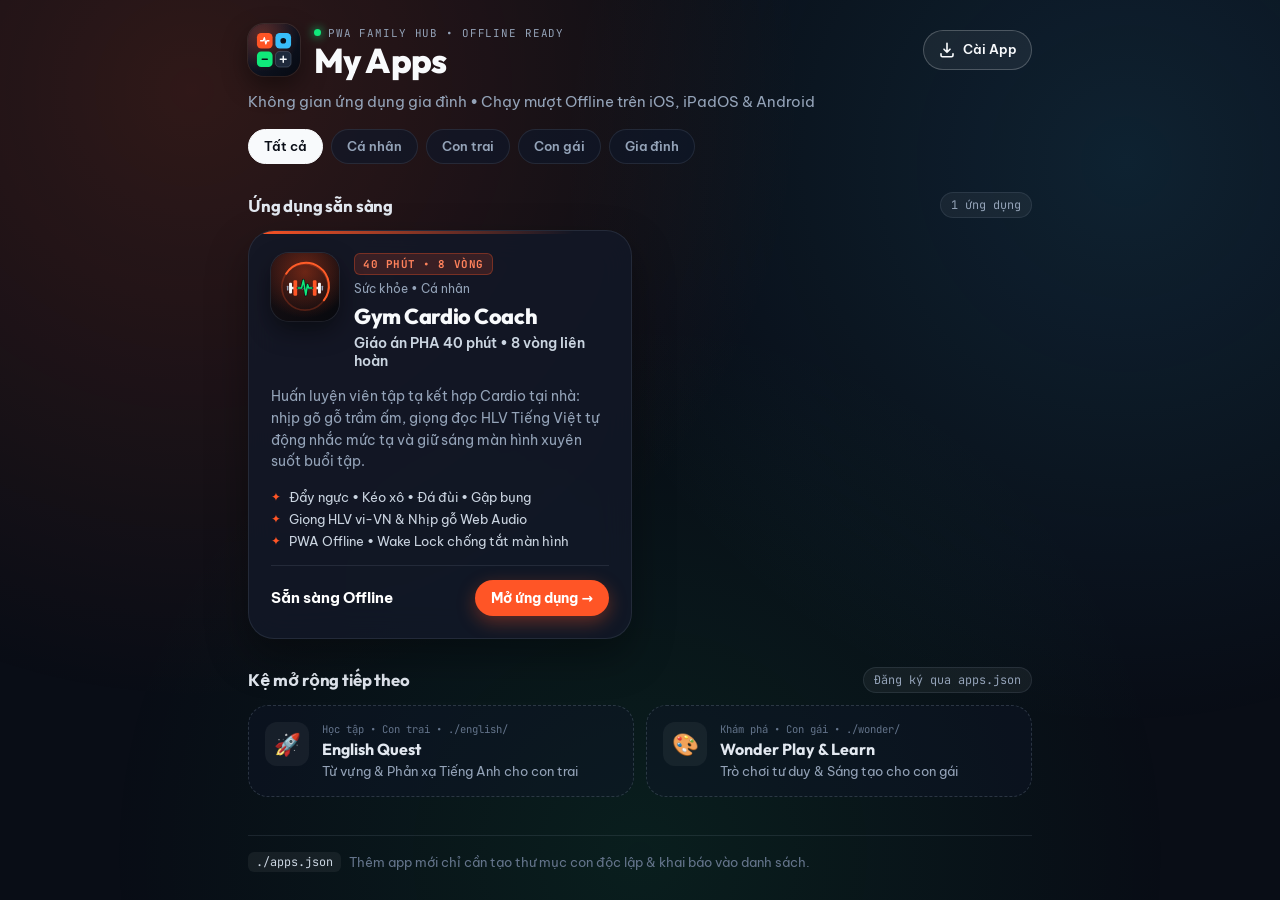
==== index.html @ 56016f37 "feat: initialize scalable multi-app PWA portal and Gym Cardio Coach (40m PHA)" ====
<!DOCTYPE html>
<html lang="vi">
<head>
  <meta charset="UTF-8">
  <meta name="viewport" content="width=device-width, initial-scale=1, maximum-scale=1, viewport-fit=cover">
  <title>My Apps — Không gian Ứng dụng Gia đình</title>
  <meta name="description" content="Cổng khởi chạy nhanh các ứng dụng web tĩnh (PWA) cá nhân và gia đình trên iPhone, iPad & Android.">

  <!-- iOS / iPadOS Standalone PWA Meta -->
  <meta name="apple-mobile-web-app-capable" content="yes">
  <meta name="mobile-web-app-capable" content="yes">
  <meta name="apple-mobile-web-app-status-bar-style" content="black-translucent">
  <meta name="apple-mobile-web-app-title" content="My Apps">
  <meta name="theme-color" content="#090D16">

  <!-- Relative Icons & Manifest for GitHub Pages Compatibility -->
  <link rel="icon" type="image/svg+xml" href="./assets/icons/icon.svg">
  <link rel="icon" type="image/png" sizes="192x192" href="./assets/icons/icon-192.png">
  <link rel="apple-touch-icon" sizes="180x180" href="./assets/icons/apple-touch-icon.png">
  <link rel="manifest" href="./manifest.json">

  <!-- Typography -->
  <link rel="preconnect" href="https://fonts.googleapis.com">
  <link rel="preconnect" href="https://fonts.gstatic.com" crossorigin>
  <link href="https://fonts.googleapis.com/css2?family=Be+Vietnam+Pro:wght@400;500;600;700&family=JetBrains+Mono:wght@500;700&family=Outfit:wght@600;700;800&display=swap" rel="stylesheet">

  <link rel="stylesheet" href="./assets/portal.css">
</head>
<body>
  <div class="ambient-mesh" aria-hidden="true"></div>

  <div class="portal-shell">
    <header class="portal-header">
      <div class="brand-row">
        <div class="brand-mark">
          <img src="./assets/icons/icon.svg" alt="My Apps Icon" width="48" height="48">
        </div>
        <div class="brand-copy">
          <div class="eyebrow">
            <span class="status-dot" id="networkDot"></span>
            <span id="networkLabel">PWA FAMILY HUB • OFFLINE READY</span>
          </div>
          <h1 id="portalTitle">My Apps</h1>
        </div>
        <button type="button" class="install-trigger" id="openInstallGuideBtn" aria-label="Hướng dẫn cài ứng dụng">
          <svg width="18" height="18" viewBox="0 0 24 24" fill="none" stroke="currentColor" stroke-width="2.2" stroke-linecap="round" stroke-linejoin="round" aria-hidden="true">
            <path d="M12 3v12m0 0l-4-4m4 4l4-4"/>
            <path d="M4 17v2a2 2 0 002 2h12a2 2 0 002-2v-2"/>
          </svg>
          <span>Cài App</span>
        </button>
      </div>
      <p class="portal-subtitle" id="portalSubtitle">
        Chạm để mở nhanh ứng dụng hoặc thêm trực tiếp từng app ra Màn hình chính iPhone, iPad &amp; Android.
      </p>

      <nav class="category-bar" id="categoryBar" aria-label="Phân loại ứng dụng"></nav>
    </header>

    <main class="portal-main">
      <section aria-labelledby="activeSectionHeading">
        <div class="section-head">
          <h2 id="activeSectionHeading">Ứng dụng sẵn sàng</h2>
          <span class="count-pill" id="activeCountPill">1 app</span>
        </div>
        <div class="apps-grid" id="activeAppsGrid">
          <!-- Populated dynamically from ./apps.json -->
        </div>
      </section>

      <section class="planned-section" id="plannedSection" aria-labelledby="plannedSectionHeading" hidden>
        <div class="section-head">
          <h2 id="plannedSectionHeading">Kệ mở rộng tiếp theo</h2>
          <span class="mono-hint">Đăng ký qua apps.json</span>
        </div>
        <div class="planned-grid" id="plannedAppsGrid"></div>
      </section>
    </main>

    <footer class="portal-footer">
      <div class="arch-note">
        <span class="code-tag">./apps.json</span>
        <span>Thêm app mới chỉ cần tạo thư mục con độc lập &amp; khai báo vào danh sách.</span>
      </div>
    </footer>
  </div>

  <!-- Install Guide Modal for iOS Safari / Android Chrome -->
  <div class="modal-backdrop" id="installModal" hidden>
    <div class="modal-sheet" role="dialog" aria-modal="true" aria-labelledby="installModalTitle">
      <div class="modal-handle" aria-hidden="true"></div>
      <div class="modal-top">
        <div>
          <span class="modal-kicker">CHUẨN PWA TOÀN MÀN HÌNH</span>
          <h3 id="installModalTitle">Cài ra Màn hình chính</h3>
        </div>
        <button type="button" class="close-btn" id="closeInstallModalBtn" aria-label="Đóng">✕</button>
      </div>

      <p class="modal-lead">
        Mỗi ứng dụng trong kho (như <strong>Gym Cardio Coach</strong>) đều có biểu tượng và bộ nhớ Offline riêng. Bạn có thể mở thẳng ứng dụng đó rồi cài riêng từng biểu tượng ngoài màn hình điện thoại!
      </p>

      <button type="button" class="native-install-btn" id="nativeInstallBtn" hidden>
        ⚡ Cài đặt ngay trên thiết bị này
      </button>

      <div class="guide-cards">
        <div class="guide-card">
          <div class="guide-platform">🍎 iPhone 13 Pro &amp; iPad (Safari)</div>
          <ol>
            <li>Mở trang này (hoặc vào thẳng <strong>Gym Cardio Coach</strong>) bằng trình duyệt <strong>Safari</strong>.</li>
            <li>Chạm nút <strong>Chia sẻ (Share ↑)</strong> ở thanh dưới cùng màn hình.</li>
            <li>Cuộn xuống chọn <strong>Thêm vào MH chính (Add to Home Screen)</strong> → bấm <strong>Thêm (Add)</strong>.</li>
          </ol>
        </div>

        <div class="guide-card">
          <div class="guide-platform">🤖 Điện thoại Android (Chrome)</div>
          <ol>
            <li>Mở ứng dụng cần cài trên <strong>Google Chrome</strong>.</li>
            <li>Chạm biểu tượng <strong>⋮ (Menu góc trên phải)</strong>.</li>
            <li>Chọn <strong>Cài đặt ứng dụng (Install app)</strong> hoặc <strong>Thêm vào Màn hình chính</strong>.</li>
          </ol>
        </div>
      </div>
    </div>
  </div>

  <script src="./assets/portal.js" defer></script>
</body>
</html>
---- assets/portal.css ----
:root {
  --bg-deep: #090D16;
  --bg-card: rgba(18, 25, 40, 0.84);
  --bg-card-hover: rgba(25, 35, 56, 0.96);
  --border-subtle: rgba(148, 163, 184, 0.14);
  --border-strong: rgba(255, 255, 255, 0.22);
  --text-primary: #F8FAFC;
  --text-secondary: #94A3B8;
  --text-muted: #64748B;
  --accent-coral: #FF5526;
  --accent-emerald: #10E87A;
  --accent-cyan: #38BDF8;
  --radius-xl: 26px;
  --radius-lg: 20px;
  --radius-md: 14px;
  --font-display: 'Outfit', 'Be Vietnam Pro', system-ui, -apple-system, sans-serif;
  --font-sans: 'Be Vietnam Pro', system-ui, -apple-system, sans-serif;
  --font-mono: 'JetBrains Mono', ui-monospace, SFMono-Regular, monospace;
}

*, *::before, *::after {
  box-sizing: border-box;
  -webkit-tap-highlight-color: transparent;
}

html, body {
  margin: 0;
  padding: 0;
  min-height: 100%;
  min-height: 100dvh;
  background-color: var(--bg-deep);
  color: var(--text-primary);
  font-family: var(--font-sans);
  -webkit-font-smoothing: antialiased;
  overscroll-behavior-y: none;
}

.ambient-mesh {
  position: fixed;
  inset: 0;
  pointer-events: none;
  z-index: 0;
  background:
    radial-gradient(circle at 15% 10%, rgba(255, 85, 38, 0.16), transparent 45%),
    radial-gradient(circle at 88% 18%, rgba(56, 189, 248, 0.12), transparent 42%),
    radial-gradient(circle at 50% 95%, rgba(16, 232, 122, 0.08), transparent 50%);
}

.portal-shell {
  position: relative;
  z-index: 1;
  max-width: 820px;
  margin: 0 auto;
  min-height: 100dvh;
  display: flex;
  flex-direction: column;
  padding-top: calc(env(safe-area-inset-top, 0px) + 20px);
  padding-right: calc(env(safe-area-inset-right, 0px) + 18px);
  padding-bottom: calc(env(safe-area-inset-bottom, 0px) + 28px);
  padding-left: calc(env(safe-area-inset-left, 0px) + 18px);
}

.portal-header {
  margin-bottom: 24px;
}

.brand-row {
  display: flex;
  align-items: center;
  gap: 14px;
}

.brand-mark {
  width: 52px;
  height: 52px;
  border-radius: 16px;
  overflow: hidden;
  flex-shrink: 0;
  box-shadow: 0 10px 26px rgba(0, 0, 0, 0.45), 0 0 0 1px rgba(255, 255, 255, 0.1);
}

.brand-mark img {
  width: 100%;
  height: 100%;
  display: block;
}

.brand-copy {
  flex: 1;
  min-width: 0;
}

.eyebrow {
  display: inline-flex;
  align-items: center;
  gap: 7px;
  font-family: var(--font-mono);
  font-size: 0.68rem;
  letter-spacing: 0.08em;
  color: var(--text-secondary);
  margin-bottom: 2px;
}

.status-dot {
  width: 7px;
  height: 7px;
  border-radius: 50%;
  background: var(--accent-emerald);
  box-shadow: 0 0 10px var(--accent-emerald);
}

.status-dot.offline {
  background: #F59E0B;
  box-shadow: 0 0 10px #F59E0B;
}

h1 {
  margin: 0;
  font-family: var(--font-display);
  font-size: clamp(1.65rem, 5vw, 2.15rem);
  font-weight: 800;
  letter-spacing: -0.025em;
  line-height: 1.1;
}

.install-trigger {
  display: inline-flex;
  align-items: center;
  gap: 7px;
  padding: 10px 14px;
  border-radius: 999px;
  border: 1px solid var(--border-strong);
  background: rgba(255, 255, 255, 0.06);
  color: var(--text-primary);
  font-family: var(--font-sans);
  font-size: 0.84rem;
  font-weight: 600;
  cursor: pointer;
  transition: transform 0.16s ease, background 0.16s ease;
  flex-shrink: 0;
}

.install-trigger:active {
  transform: scale(0.96);
  background: rgba(255, 255, 255, 0.12);
}

.portal-subtitle {
  margin: 12px 0 16px;
  color: var(--text-secondary);
  font-size: 0.92rem;
  line-height: 1.5;
}

.category-bar {
  display: flex;
  gap: 8px;
  overflow-x: auto;
  padding-bottom: 4px;
  scrollbar-width: none;
}

.category-bar::-webkit-scrollbar {
  display: none;
}

.cat-chip {
  border: 1px solid var(--border-subtle);
  background: rgba(15, 23, 42, 0.65);
  color: var(--text-secondary);
  padding: 8px 15px;
  border-radius: 999px;
  font-family: var(--font-sans);
  font-size: 0.84rem;
  font-weight: 600;
  white-space: nowrap;
  cursor: pointer;
  transition: all 0.18s ease;
}

.cat-chip.active {
  background: var(--text-primary);
  color: #090D16;
  border-color: var(--text-primary);
}

.portal-main {
  flex: 1;
  display: flex;
  flex-direction: column;
  gap: 28px;
}

.section-head {
  display: flex;
  align-items: center;
  justify-content: space-between;
  margin-bottom: 12px;
}

.section-head h2 {
  margin: 0;
  font-family: var(--font-display);
  font-size: 1.05rem;
  font-weight: 700;
  letter-spacing: -0.01em;
  color: #E2E8F0;
}

.count-pill, .mono-hint {
  font-family: var(--font-mono);
  font-size: 0.74rem;
  color: var(--text-secondary);
  background: rgba(255, 255, 255, 0.05);
  border: 1px solid var(--border-subtle);
  padding: 4px 10px;
  border-radius: 999px;
}

.apps-grid {
  display: grid;
  grid-template-columns: 1fr;
  gap: 16px;
}

@media (min-width: 680px) {
  .apps-grid {
    grid-template-columns: repeat(2, minmax(0, 1fr));
  }
}

.app-card {
  position: relative;
  display: flex;
  flex-direction: column;
  gap: 16px;
  padding: 22px;
  border-radius: var(--radius-xl);
  background: var(--bg-card);
  border: 1px solid var(--border-subtle);
  text-decoration: none;
  color: inherit;
  overflow: hidden;
  backdrop-filter: blur(16px);
  -webkit-backdrop-filter: blur(16px);
  box-shadow: 0 18px 40px rgba(0, 0, 0, 0.35);
  transition: transform 0.2s cubic-bezier(0.22, 1, 0.36, 1), border-color 0.2s ease, background 0.2s ease;
}

.app-card::before {
  content: '';
  position: absolute;
  top: 0;
  left: 0;
  right: 0;
  height: 3px;
  background: linear-gradient(90deg, var(--card-accent, #FF5526), transparent 85%);
}

.app-card:hover {
  background: var(--bg-card-hover);
  border-color: rgba(255, 85, 38, 0.45);
  transform: translateY(-2px);
}

.app-card:active {
  transform: scale(0.985);
}

.app-card-top {
  display: flex;
  align-items: flex-start;
  gap: 15px;
}

.app-icon-wrap {
  width: 68px;
  height: 68px;
  border-radius: 18px;
  overflow: hidden;
  flex-shrink: 0;
  box-shadow: 0 10px 24px rgba(0, 0, 0, 0.45), 0 0 0 1px rgba(255, 255, 255, 0.1);
}

.app-icon-wrap img {
  width: 100%;
  height: 100%;
  display: block;
}

.app-meta {
  flex: 1;
  min-width: 0;
}

.app-badge-row {
  display: flex;
  flex-wrap: wrap;
  align-items: center;
  gap: 6px;
  margin-bottom: 6px;
}

.app-badge {
  font-family: var(--font-mono);
  font-size: 0.68rem;
  font-weight: 700;
  letter-spacing: 0.05em;
  padding: 3px 8px;
  border-radius: 6px;
  background: rgba(255, 85, 38, 0.16);
  color: #FF825C;
  border: 1px solid rgba(255, 85, 38, 0.32);
}

.app-cat-tag {
  font-size: 0.74rem;
  color: var(--text-secondary);
}

.app-title {
  margin: 0 0 4px;
  font-family: var(--font-display);
  font-size: 1.35rem;
  font-weight: 800;
  letter-spacing: -0.02em;
}

.app-tagline {
  margin: 0;
  font-size: 0.88rem;
  font-weight: 600;
  color: #CBD5E1;
}

.app-desc {
  margin: 0;
  font-size: 0.87rem;
  line-height: 1.55;
  color: var(--text-secondary);
}

.feature-list {
  margin: 0;
  padding: 0;
  list-style: none;
  display: flex;
  flex-direction: column;
  gap: 6px;
}

.feature-list li {
  display: flex;
  align-items: center;
  gap: 8px;
  font-size: 0.82rem;
  color: #CBD5E1;
}

.feature-list li::before {
  content: '✦';
  color: var(--card-accent, #FF5526);
  font-size: 0.74rem;
}

.app-cta-bar {
  display: flex;
  align-items: center;
  justify-content: space-between;
  padding-top: 14px;
  border-top: 1px solid var(--border-subtle);
  font-weight: 700;
  font-size: 0.92rem;
  color: #FFFFFF;
}

.launch-pill {
  display: inline-flex;
  align-items: center;
  gap: 6px;
  padding: 9px 16px;
  border-radius: 999px;
  background: var(--card-accent, #FF5526);
  color: #FFFFFF;
  font-size: 0.86rem;
  font-weight: 700;
  box-shadow: 0 6px 18px rgba(255, 85, 38, 0.35);
}

/* Planned future slots */
.planned-grid {
  display: grid;
  grid-template-columns: 1fr;
  gap: 12px;
}

@media (min-width: 600px) {
  .planned-grid {
    grid-template-columns: repeat(2, minmax(0, 1fr));
  }
}

.planned-card {
  display: flex;
  align-items: flex-start;
  gap: 13px;
  padding: 16px;
  border-radius: var(--radius-lg);
  border: 1px dashed rgba(148, 163, 184, 0.24);
  background: rgba(15, 23, 42, 0.42);
}

.planned-emoji {
  width: 44px;
  height: 44px;
  border-radius: 12px;
  display: grid;
  place-items: center;
  font-size: 1.35rem;
  background: rgba(255, 255, 255, 0.05);
  flex-shrink: 0;
}

.planned-info h3 {
  margin: 0 0 3px;
  font-family: var(--font-display);
  font-size: 1rem;
  color: #E2E8F0;
}

.planned-info p {
  margin: 0;
  font-size: 0.8rem;
  line-height: 1.45;
  color: var(--text-secondary);
}

.planned-meta {
  font-family: var(--font-mono);
  font-size: 0.66rem;
  color: var(--text-muted);
  margin-bottom: 3px;
  display: block;
}

.empty-filter {
  padding: 28px 20px;
  border-radius: var(--radius-lg);
  border: 1px dashed var(--border-subtle);
  text-align: center;
  color: var(--text-secondary);
  font-size: 0.9rem;
}

.portal-footer {
  margin-top: 32px;
  padding-top: 16px;
  border-top: 1px solid var(--border-subtle);
}

.arch-note {
  display: flex;
  flex-wrap: wrap;
  align-items: center;
  gap: 8px;
  font-size: 0.8rem;
  color: var(--text-muted);
}

.code-tag {
  font-family: var(--font-mono);
  font-size: 0.74rem;
  padding: 2px 8px;
  border-radius: 6px;
  background: rgba(255, 255, 255, 0.06);
  color: #CBD5E1;
}

/* Modal */
.modal-backdrop {
  position: fixed;
  inset: 0;
  z-index: 50;
  background: rgba(3, 6, 12, 0.76);
  backdrop-filter: blur(8px);
  -webkit-backdrop-filter: blur(8px);
  display: flex;
  align-items: flex-end;
  justify-content: center;
  padding: 12px;
}

.modal-backdrop[hidden] {
  display: none;
}

@media (min-width: 640px) {
  .modal-backdrop {
    align-items: center;
  }
}

.modal-sheet {
  width: 100%;
  max-width: 520px;
  background: #111827;
  border: 1px solid var(--border-strong);
  border-radius: 26px;
  padding: 18px 20px calc(env(safe-area-inset-bottom, 0px) + 22px);
  box-shadow: 0 24px 60px rgba(0, 0, 0, 0.65);
}

.modal-handle {
  width: 42px;
  height: 4px;
  border-radius: 99px;
  background: rgba(255, 255, 255, 0.2);
  margin: 0 auto 14px;
}

.modal-top {
  display: flex;
  align-items: flex-start;
  justify-content: space-between;
  gap: 12px;
}

.modal-kicker {
  font-family: var(--font-mono);
  font-size: 0.68rem;
  letter-spacing: 0.08em;
  color: var(--accent-emerald);
}

.modal-top h3 {
  margin: 3px 0 0;
  font-family: var(--font-display);
  font-size: 1.3rem;
}

.close-btn {
  width: 36px;
  height: 36px;
  border-radius: 50%;
  border: 1px solid var(--border-subtle);
  background: rgba(255, 255, 255, 0.06);
  color: var(--text-primary);
  font-size: 1rem;
  cursor: pointer;
}

.modal-lead {
  font-size: 0.86rem;
  line-height: 1.5;
  color: var(--text-secondary);
  margin: 12px 0 16px;
}

.native-install-btn {
  width: 100%;
  padding: 13px 16px;
  margin-bottom: 14px;
  border: none;
  border-radius: 14px;
  background: var(--accent-emerald);
  color: #051B10;
  font-family: var(--font-sans);
  font-weight: 700;
  font-size: 0.94rem;
  cursor: pointer;
}

.guide-cards {
  display: flex;
  flex-direction: column;
  gap: 12px;
}

.guide-card {
  padding: 14px 16px;
  border-radius: 16px;
  background: rgba(255, 255, 255, 0.04);
  border: 1px solid var(--border-subtle);
}

.guide-platform {
  font-weight: 700;
  font-size: 0.9rem;
  margin-bottom: 8px;
  color: #F8FAFC;
}

.guide-card ol {
  margin: 0;
  padding-left: 18px;
  font-size: 0.82rem;
  line-height: 1.55;
  color: #CBD5E1;
}

.guide-card li + li {
  margin-top: 4px;
}
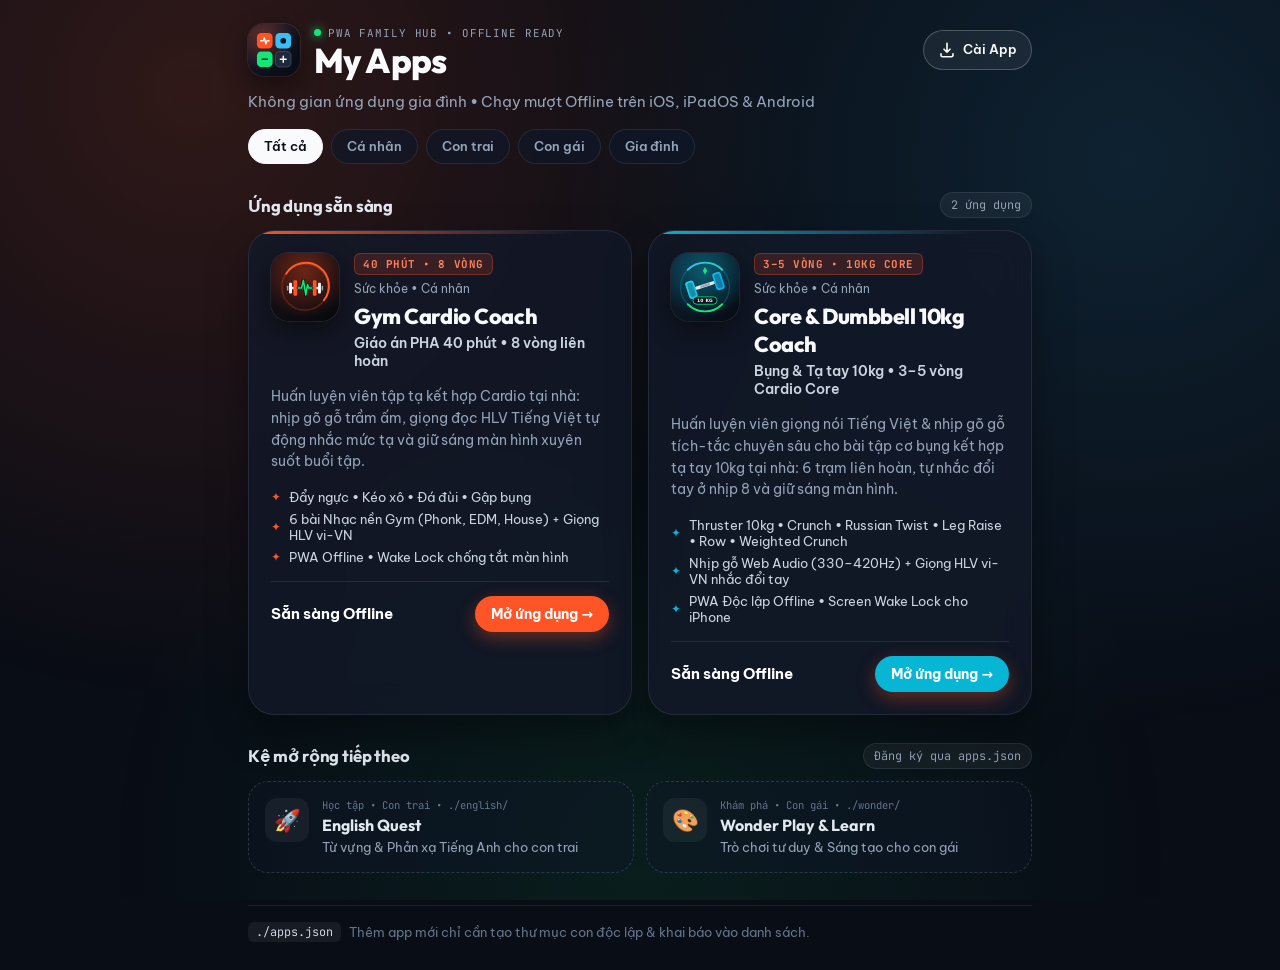
==== commit 81b733ae: "feat: add Core & Dumbbell 10kg Coach PWA" ====
--- a/index.html
+++ b/index.html
@@ -61,7 +61,7 @@
       <section aria-labelledby="activeSectionHeading">
         <div class="section-head">
           <h2 id="activeSectionHeading">Ứng dụng sẵn sàng</h2>
-          <span class="count-pill" id="activeCountPill">1 app</span>
+          <span class="count-pill" id="activeCountPill">2 ứng dụng</span>
         </div>
         <div class="apps-grid" id="activeAppsGrid">
           <!-- Populated dynamically from ./apps.json -->
@@ -98,7 +98,7 @@
       </div>
 
       <p class="modal-lead">
-        Mỗi ứng dụng trong kho (như <strong>Gym Cardio Coach</strong>) đều có biểu tượng và bộ nhớ Offline riêng. Bạn có thể mở thẳng ứng dụng đó rồi cài riêng từng biểu tượng ngoài màn hình điện thoại!
+        Mỗi ứng dụng trong kho (như <strong>Gym Cardio Coach</strong> và <strong>Core &amp; Dumbbell 10kg Coach</strong>) đều có biểu tượng và bộ nhớ Offline riêng. Bạn có thể mở thẳng ứng dụng đó rồi cài riêng từng biểu tượng ngoài màn hình điện thoại!
       </p>
 
       <button type="button" class="native-install-btn" id="nativeInstallBtn" hidden>
